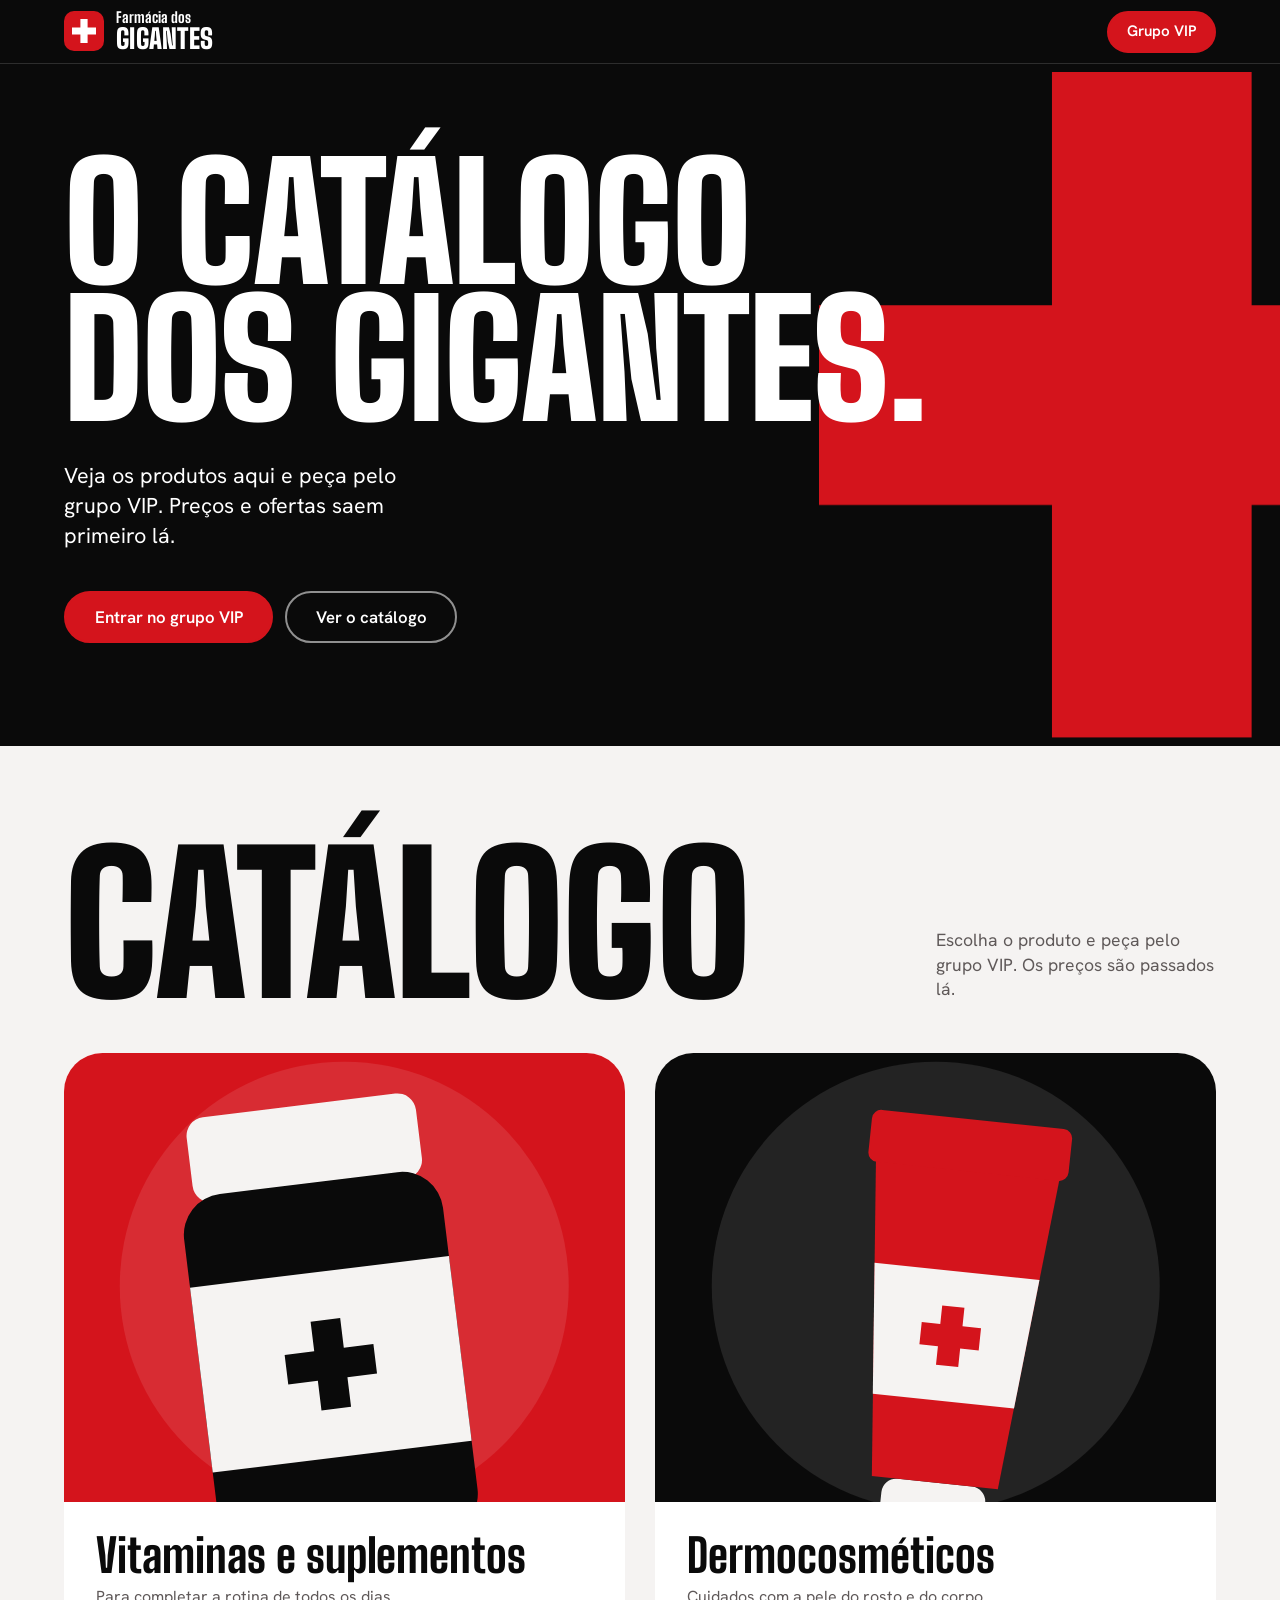
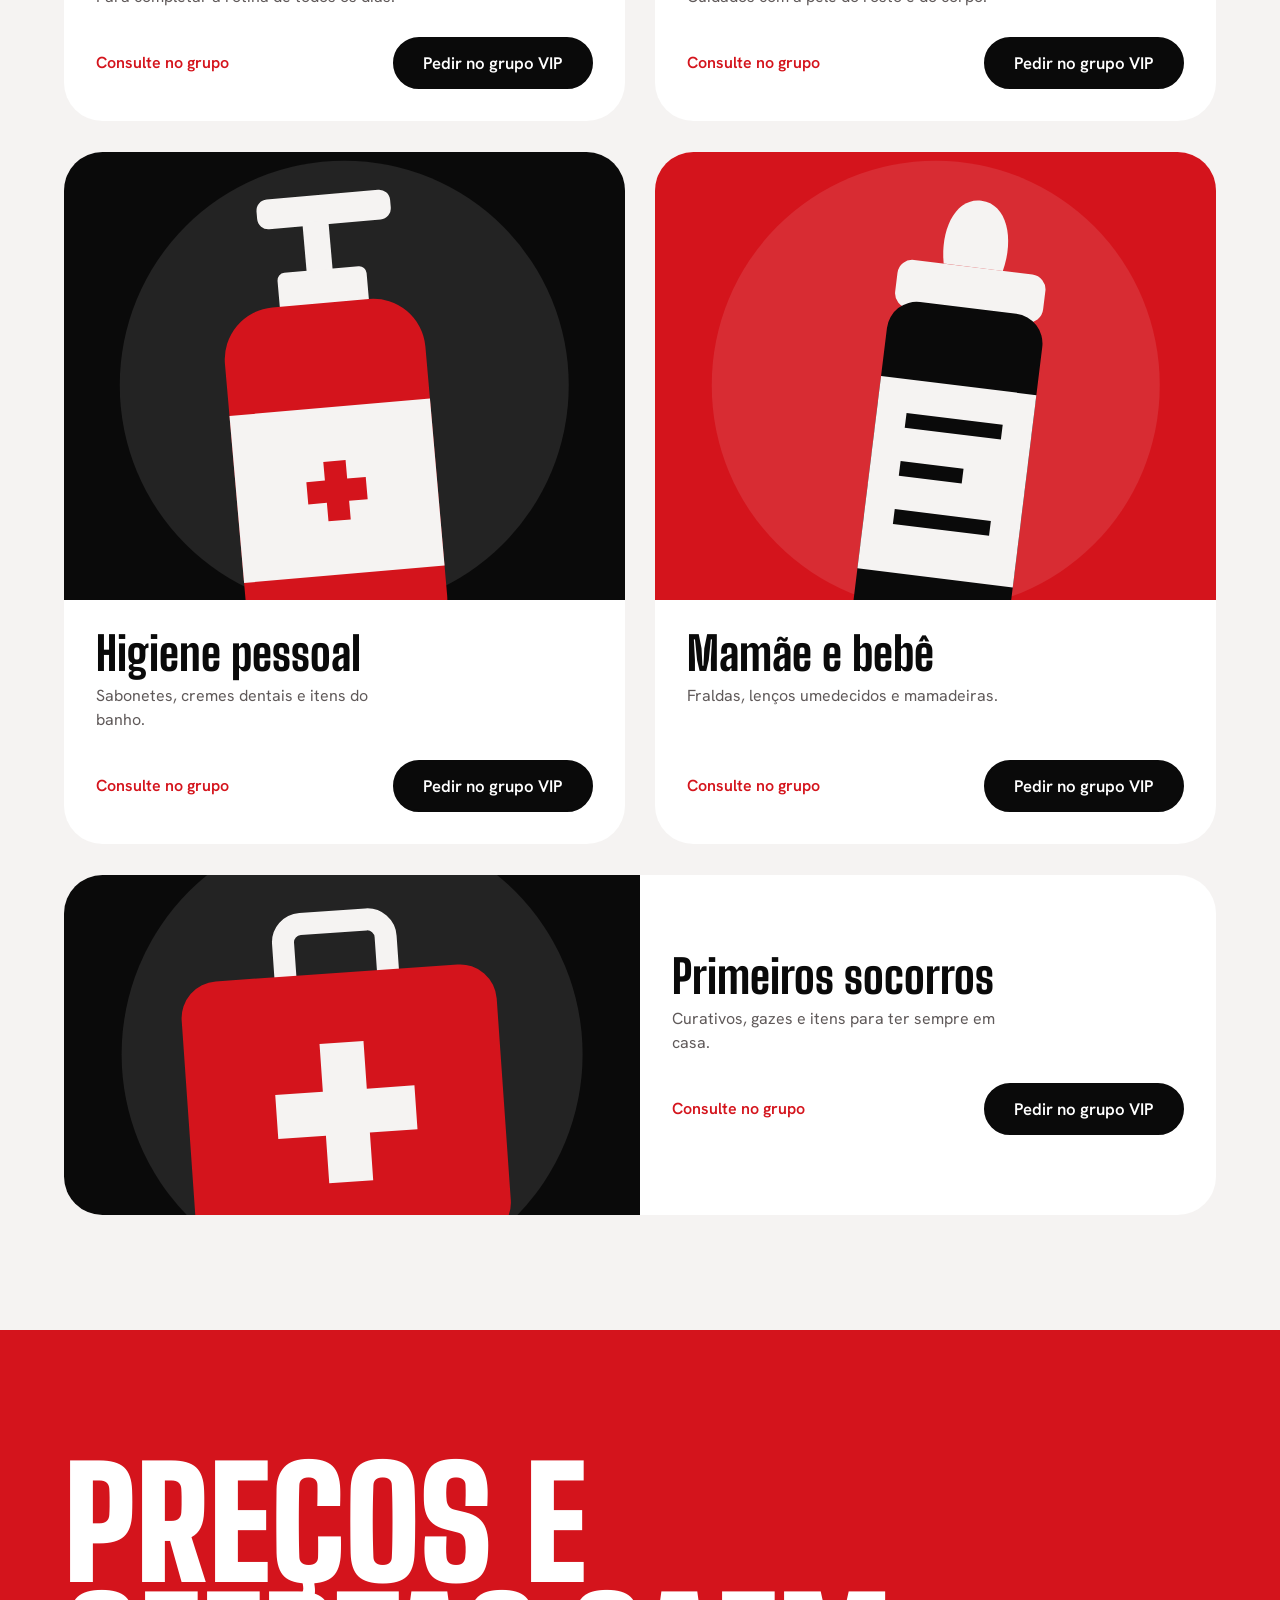
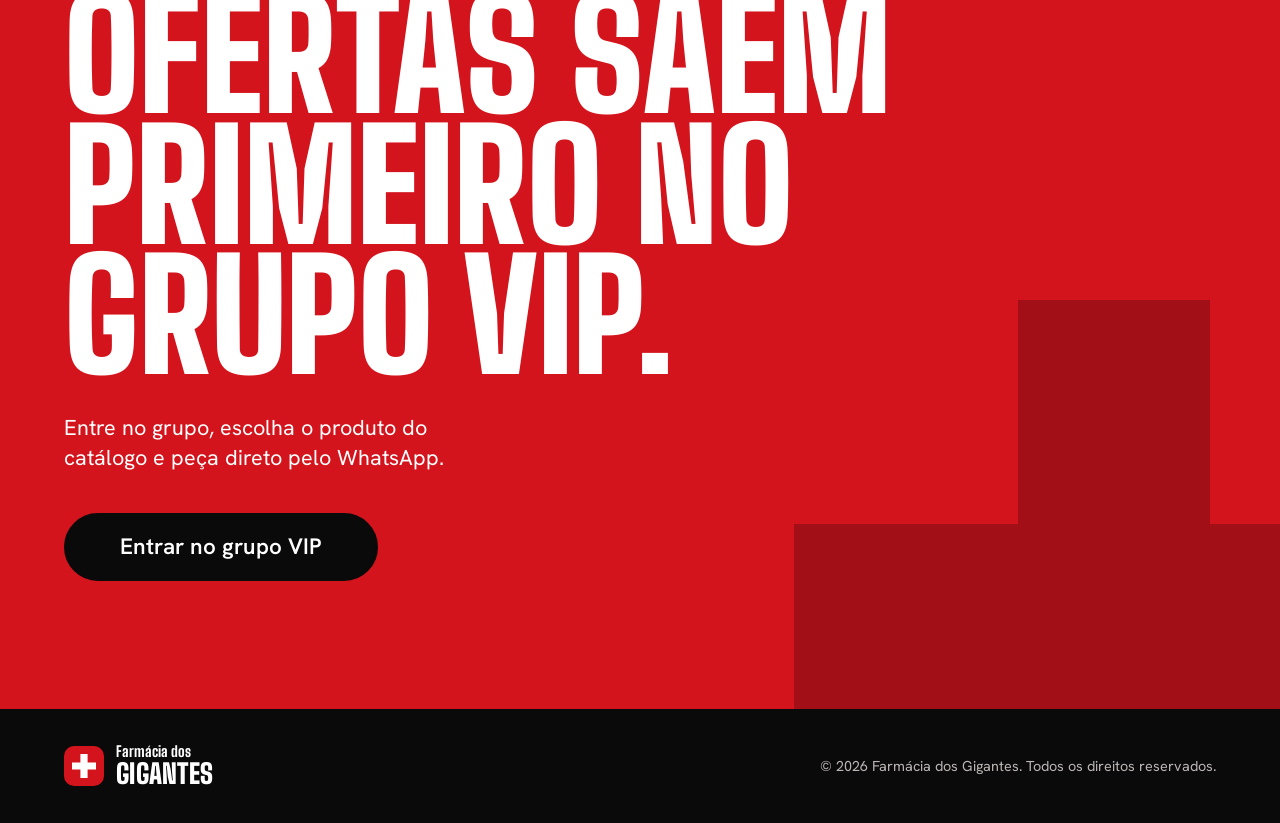
==== index.html @ ed0d55fc "Cria o site de catálogo da Farmácia dos Gigantes Catálogo com 5 produtos de exemplo, botão do grupo " ====
<!doctype html>
<html lang="pt-BR">
<head>
  <meta charset="utf-8">
  <meta name="viewport" content="width=device-width, initial-scale=1">
  <title>Farmácia dos Gigantes | Catálogo e grupo VIP</title>
  <meta name="description" content="Catálogo da Farmácia dos Gigantes. Veja os produtos e peça pelo nosso grupo VIP no WhatsApp, onde saem os preços e as ofertas.">
  <meta name="theme-color" content="#0A0A0A">

  <meta property="og:type" content="website">
  <meta property="og:locale" content="pt_BR">
  <meta property="og:site_name" content="Farmácia dos Gigantes">
  <meta property="og:title" content="Farmácia dos Gigantes | Catálogo e grupo VIP">
  <meta property="og:description" content="Veja o catálogo e peça pelo nosso grupo VIP no WhatsApp.">
  <meta property="og:image" content="assets/og-image.png">
  <meta name="twitter:card" content="summary_large_image">

  <link rel="icon" href="assets/favicon.svg" type="image/svg+xml">
  <link rel="apple-touch-icon" href="assets/apple-touch-icon.png">

  <link rel="preload" href="assets/fonts/big-shoulders.woff2" as="font" type="font/woff2" crossorigin>
  <link rel="stylesheet" href="style.css">

  <script type="application/ld+json">
  {
    "@context": "https://schema.org",
    "@type": "Pharmacy",
    "name": "Farmácia dos Gigantes",
    "description": "Catálogo de produtos da Farmácia dos Gigantes, com preços e ofertas no grupo VIP do WhatsApp."
  }
  </script>
</head>
<body>
  <!-- Símbolo da cruz, usado na logo e nos blocos grandes -->
  <svg width="0" height="0" style="position:absolute" aria-hidden="true" focusable="false">
    <symbol id="cruz" viewBox="0 0 100 100"><path d="M35 0h30v35h35v30H65v35H35V65H0V35h35z"/></symbol>
  </svg>

  <a class="skip" href="#catalogo">Pular para o catálogo</a>

  <header class="top">
    <a class="brand" href="#inicio">
      <svg class="brand__mark" viewBox="0 0 40 40" aria-hidden="true" focusable="false">
        <rect width="40" height="40" rx="10" fill="#D4141C"/>
        <use href="#cruz" x="8" y="8" width="24" height="24" fill="#fff"/>
      </svg>
      <span class="brand__text"><span>Farmácia dos</span><strong>Gigantes</strong></span>
    </a>
    <a class="btn btn--sm" data-group-link href="#grupo">Grupo VIP</a>
  </header>

  <main>
    <section class="hero" id="inicio">
      <svg class="hero__cruz" viewBox="0 0 100 100" aria-hidden="true" focusable="false"><use href="#cruz"/></svg>
      <div class="hero__in">
        <h1>O catálogo<br>dos Gigantes.</h1>
        <p>Veja os produtos aqui e peça pelo grupo VIP. Preços e ofertas saem primeiro lá.</p>
        <div class="hero__actions">
          <a class="btn" data-group-link href="#grupo">Entrar no grupo VIP</a>
          <a class="btn btn--ghost" href="#catalogo">Ver o catálogo</a>
        </div>
      </div>
    </section>

    <section class="catalog" id="catalogo" aria-labelledby="catalogo-titulo">
      <div class="catalog__in">
        <div class="catalog__head">
          <h2 id="catalogo-titulo">Catálogo</h2>
          <p>Escolha o produto e peça pelo grupo VIP. Os preços são passados lá.</p>
        </div>

        <ul class="grid">
          <li class="card">
            <div class="media" data-tone="vermelho" style="--tilt:-7deg">
              <svg viewBox="0 0 200 260" aria-hidden="true" focusable="false">
                <rect class="p-cap" x="38" y="10" width="124" height="46" rx="10"/>
                <rect class="p-body" x="30" y="52" width="140" height="196" rx="22"/>
                <rect class="p-label" x="30" y="100" width="140" height="100"/>
                <path class="p-mark" d="M92 126h16v16h16v16h-16v16h-16v-16H76v-16h16z"/>
              </svg>
            </div>
            <div class="card__body">
              <h3>Vitaminas e suplementos</h3>
              <p>Para completar a rotina de todos os dias.</p>
              <div class="card__foot">
                <span class="price">Consulte no grupo</span>
                <a class="btn btn--dark" data-group-link href="#grupo">Pedir no grupo VIP<span class="sr">: vitaminas e suplementos</span></a>
              </div>
            </div>
          </li>

          <li class="card">
            <div class="media" data-tone="preto" style="--tilt:6deg">
              <svg viewBox="0 0 200 260" aria-hidden="true" focusable="false">
                <rect class="p-cap" x="72" y="214" width="56" height="42" rx="8"/>
                <path class="p-body" d="M50 40H150L134 214H66Z"/>
                <rect class="p-body" x="46" y="18" width="108" height="28" rx="5"/>
                <path class="p-label" d="M55.5 100H144.5L138.1 170H61.9Z"/>
                <path class="p-mark" d="M94 119h12v10h10v12h-10v10h-12v-10H84v-12h10z"/>
              </svg>
            </div>
            <div class="card__body">
              <h3>Dermocosméticos</h3>
              <p>Cuidados com a pele do rosto e do corpo.</p>
              <div class="card__foot">
                <span class="price">Consulte no grupo</span>
                <a class="btn btn--dark" data-group-link href="#grupo">Pedir no grupo VIP<span class="sr">: dermocosméticos</span></a>
              </div>
            </div>
          </li>

          <li class="card">
            <div class="media" data-tone="preto" style="--tilt:-5deg">
              <svg viewBox="0 0 200 260" aria-hidden="true" focusable="false">
                <rect class="p-cap" x="70" y="6" width="72" height="16" rx="6"/>
                <rect class="p-cap" x="94" y="20" width="14" height="30"/>
                <rect class="p-cap" x="78" y="46" width="48" height="22" rx="4"/>
                <rect class="p-body" x="46" y="64" width="108" height="190" rx="28"/>
                <rect class="p-label" x="46" y="120" width="108" height="90"/>
                <path class="p-mark" d="M94 149h12v10h10v12h-10v10h-12v-10H84v-12h10z"/>
              </svg>
            </div>
            <div class="card__body">
              <h3>Higiene pessoal</h3>
              <p>Sabonetes, cremes dentais e itens do banho.</p>
              <div class="card__foot">
                <span class="price">Consulte no grupo</span>
                <a class="btn btn--dark" data-group-link href="#grupo">Pedir no grupo VIP<span class="sr">: higiene pessoal</span></a>
              </div>
            </div>
          </li>

          <li class="card">
            <div class="media" data-tone="vermelho" style="--tilt:7deg">
              <svg viewBox="0 0 200 260" aria-hidden="true" focusable="false">
                <path class="p-cap" d="M100 8C86 8 80 26 84 44H116C120 26 114 8 100 8Z"/>
                <rect class="p-cap" x="60" y="44" width="80" height="26" rx="8"/>
                <rect class="p-body" x="58" y="66" width="84" height="188" rx="16"/>
                <rect class="p-label" x="58" y="108" width="84" height="104"/>
                <rect class="p-mark" x="74" y="126" width="52" height="8"/>
                <rect class="p-mark" x="74" y="152" width="34" height="8"/>
                <rect class="p-mark" x="74" y="178" width="52" height="8"/>
              </svg>
            </div>
            <div class="card__body">
              <h3>Mamãe e bebê</h3>
              <p>Fraldas, lenços umedecidos e mamadeiras.</p>
              <div class="card__foot">
                <span class="price">Consulte no grupo</span>
                <a class="btn btn--dark" data-group-link href="#grupo">Pedir no grupo VIP<span class="sr">: produtos de mamãe e bebê</span></a>
              </div>
            </div>
          </li>

          <li class="card">
            <div class="media" data-tone="preto" style="--tilt:-4deg">
              <svg viewBox="4 40 192 200" aria-hidden="true" focusable="false">
                <path class="p-handle" d="M72 84V62a10 10 0 0 1 10-10h36a10 10 0 0 1 10 10v22"/>
                <rect class="p-body" x="14" y="80" width="172" height="150" rx="20"/>
                <path class="p-label" d="M88 118h24v26h26v24h-26v26h-24v-26H62v-24h26z"/>
              </svg>
            </div>
            <div class="card__body">
              <h3>Primeiros socorros</h3>
              <p>Curativos, gazes e itens para ter sempre em casa.</p>
              <div class="card__foot">
                <span class="price">Consulte no grupo</span>
                <a class="btn btn--dark" data-group-link href="#grupo">Pedir no grupo VIP<span class="sr">: primeiros socorros</span></a>
              </div>
            </div>
          </li>
        </ul>
      </div>
    </section>

    <section class="vip" id="grupo">
      <svg class="vip__cruz" viewBox="0 0 100 100" aria-hidden="true" focusable="false"><use href="#cruz"/></svg>
      <div class="vip__in">
        <h2>Preços e ofertas saem primeiro no grupo VIP.</h2>
        <p>Entre no grupo, escolha o produto do catálogo e peça direto pelo WhatsApp.</p>
        <a class="btn btn--dark btn--xl" data-group-link href="#grupo">Entrar no grupo VIP</a>
      </div>
    </section>
  </main>

  <footer class="foot">
    <div class="foot__in">
      <a class="brand" href="#inicio">
        <svg class="brand__mark" viewBox="0 0 40 40" aria-hidden="true" focusable="false">
          <rect width="40" height="40" rx="10" fill="#D4141C"/>
          <use href="#cruz" x="8" y="8" width="24" height="24" fill="#fff"/>
        </svg>
        <span class="brand__text"><span>Farmácia dos</span><strong>Gigantes</strong></span>
      </a>
      <p>&copy; 2026 Farmácia dos Gigantes. Todos os direitos reservados.</p>
    </div>
  </footer>

  <div class="toast" role="status" hidden></div>
  <script src="script.js" defer></script>
</body>
</html>
---- style.css ----
/* Farmácia dos Gigantes — vermelho e preto, catálogo em primeiro plano */

@font-face {
  font-family: "Big Shoulders Display";
  src: url(assets/fonts/big-shoulders.woff2) format("woff2");
  font-weight: 800 900;
  font-display: swap;
}
@font-face {
  font-family: "Hanken Grotesk";
  src: url(assets/fonts/hanken.woff2) format("woff2");
  font-weight: 400 600;
  font-display: swap;
}

:root {
  --preto: #0a0a0a;
  --vermelho: #d4141c;
  --vermelho-vivo: #ff4a4f;
  --gelo: #f5f3f2;
  --cinza: #5f5959;
  --branco: #ffffff;

  --display: "Big Shoulders Display", "Arial Narrow", Impact, sans-serif;
  --texto: "Hanken Grotesk", system-ui, -apple-system, "Segoe UI", sans-serif;

  --gutter: clamp(20px, 5vw, 64px);
  --max: 1320px;
  --header: 64px;
  --focus: var(--vermelho-vivo);
}

*, *::before, *::after { box-sizing: border-box; }

html {
  scroll-behavior: smooth;
  scroll-padding-top: calc(var(--header) + 16px);
  -webkit-text-size-adjust: 100%;
}

body {
  margin: 0;
  background: var(--preto);
  color: var(--branco);
  font-family: var(--texto);
  font-size: 1rem;
  line-height: 1.5;
  -webkit-font-smoothing: antialiased;
}

h1, h2, h3, p, ul { margin: 0; }
ul { padding: 0; list-style: none; }
a { color: inherit; }

:focus-visible {
  outline: 3px solid var(--focus);
  outline-offset: 3px;
}

.skip {
  position: absolute;
  left: 16px;
  top: -80px;
  z-index: 100;
  padding: 10px 16px;
  border-radius: 999px;
  background: var(--branco);
  color: var(--preto);
  font-weight: 600;
}
.skip:focus { top: 12px; }

/* ---------- botões ---------- */
.btn {
  display: inline-flex;
  align-items: center;
  justify-content: center;
  min-height: 52px;
  padding: 0.7em 1.7em;
  border: 2px solid var(--vermelho);
  border-radius: 999px;
  background: var(--vermelho);
  color: var(--branco);
  font-family: var(--texto);
  font-size: 1.05rem;
  font-weight: 600;
  line-height: 1.1;
  text-align: center;
  text-decoration: none;
  cursor: pointer;
  transition: background-color 0.18s, color 0.18s, border-color 0.18s;
}
.btn:hover { background: var(--branco); border-color: var(--branco); color: var(--preto); }

.btn--sm { min-height: 42px; padding: 0.5em 1.2em; font-size: 0.95rem; }

.btn--ghost { background: transparent; border-color: rgba(255, 255, 255, 0.55); }
.btn--ghost:hover { background: var(--branco); border-color: var(--branco); color: var(--preto); }

.btn--dark { background: var(--preto); border-color: var(--preto); }
.btn--dark:hover { background: var(--vermelho); border-color: var(--vermelho); color: var(--branco); }

.btn--xl { min-height: 68px; padding: 0.7em 2.4em; font-size: clamp(1.1rem, 2.6vw, 1.4rem); }

/* ---------- topo ---------- */
.top {
  position: sticky;
  top: 0;
  z-index: 50;
  display: flex;
  align-items: center;
  justify-content: space-between;
  gap: 16px;
  min-height: var(--header);
  padding: 8px var(--gutter);
  background: var(--preto);
  border-bottom: 1px solid rgba(255, 255, 255, 0.14);
}

.brand {
  display: inline-flex;
  align-items: center;
  gap: 12px;
  text-decoration: none;
}
.brand__mark { width: 40px; height: 40px; flex: none; }
.brand__text { display: flex; flex-direction: column; line-height: 1; font-family: var(--display); }
.brand__text span { font-size: 0.92rem; font-weight: 800; }
.brand__text strong { font-size: 1.7rem; font-weight: 900; text-transform: uppercase; letter-spacing: 0.01em; }

/* ---------- abertura ---------- */
.hero {
  position: relative;
  overflow: hidden;
  isolation: isolate;
  background: var(--preto);
}

.hero__cruz {
  position: absolute;
  z-index: -1;
  top: 50%;
  right: -16vw;
  width: clamp(300px, 52vw, 700px);
  height: auto;
  fill: var(--vermelho);
  transform: translateY(-50%);
  animation: cruz-entra 0.9s cubic-bezier(0.2, 0.8, 0.2, 1) both;
}

@keyframes cruz-entra {
  from { opacity: 0; transform: translateY(-50%) rotate(-30deg) scale(0.7); }
  to { opacity: 1; transform: translateY(-50%) rotate(0) scale(1); }
}

.hero__in {
  max-width: var(--max);
  margin: 0 auto;
  padding: clamp(32px, 7vw, 96px) var(--gutter) clamp(40px, 8vw, 112px);
}

.hero h1 {
  font-family: var(--display);
  font-size: clamp(3.6rem, 13vw, 10rem);
  font-weight: 900;
  line-height: 0.86;
  letter-spacing: -0.005em;
  text-transform: uppercase;
}

.hero p {
  max-width: 30ch;
  margin-top: clamp(20px, 3vw, 32px);
  font-size: clamp(1.1rem, 2.2vw, 1.35rem);
  line-height: 1.4;
}

.hero__actions {
  display: flex;
  flex-wrap: wrap;
  gap: 12px;
  margin-top: clamp(24px, 3.5vw, 40px);
}

/* ---------- catálogo ---------- */
.catalog {
  --focus: var(--preto);
  background: var(--gelo);
  color: var(--preto);
  padding: clamp(52px, 8vw, 112px) var(--gutter) clamp(64px, 9vw, 128px);
}

.catalog__in { max-width: var(--max); margin: 0 auto; }

.catalog__head {
  display: flex;
  flex-wrap: wrap;
  align-items: flex-end;
  justify-content: space-between;
  gap: 16px 48px;
  margin-bottom: clamp(28px, 4vw, 56px);
}

.catalog h2 {
  font-family: var(--display);
  font-size: clamp(4.4rem, 15vw, 12rem);
  font-weight: 900;
  line-height: 0.8;
  letter-spacing: -0.01em;
  text-transform: uppercase;
}

.catalog__head p {
  max-width: 28ch;
  color: var(--cinza);
  font-size: 1.1rem;
  line-height: 1.4;
}

.grid {
  display: grid;
  grid-template-columns: 1fr;
  gap: clamp(16px, 2.4vw, 32px);
}

.card {
  display: flex;
  flex-direction: column;
  overflow: hidden;
  border-radius: clamp(24px, 3vw, 40px);
  background: var(--branco);
}

.media {
  position: relative;
  isolation: isolate;
  overflow: hidden;
  aspect-ratio: 4 / 3;
  background: var(--bg);
}

.media[data-tone="vermelho"] { --bg: var(--vermelho); --ink: var(--preto); --cap: var(--gelo); --label: var(--gelo); }
.media[data-tone="preto"] { --bg: var(--preto); --ink: var(--vermelho); --cap: var(--gelo); --label: var(--gelo); }

/* disco de luz atrás da embalagem */
.media::before {
  content: "";
  position: absolute;
  z-index: -1;
  top: 50%;
  left: 50%;
  width: 80%;
  aspect-ratio: 1;
  border-radius: 50%;
  background: rgba(255, 255, 255, 0.1);
  transform: translate(-50%, -48%);
}

/* a embalagem é maior que o quadro e fica cortada embaixo */
.media svg {
  position: absolute;
  bottom: -15%;
  left: 50%;
  height: 108%;
  width: auto;
  transform: translateX(-50%) rotate(var(--tilt, -6deg));
  transform-origin: 50% 80%;
}

.p-body { fill: var(--ink); }
.p-cap { fill: var(--cap); }
.p-label { fill: var(--label); }
.p-mark { fill: var(--ink); }
.p-handle { fill: none; stroke: var(--cap); stroke-width: 12; stroke-linecap: round; }

.card__body {
  display: flex;
  flex: 1;
  flex-direction: column;
  gap: 8px;
  padding: clamp(20px, 2.6vw, 32px);
}

.card h3 {
  font-family: var(--display);
  font-size: clamp(2.1rem, 3.6vw, 2.9rem);
  font-weight: 800;
  line-height: 0.95;
}

.card p { color: var(--cinza); max-width: 36ch; }

.card__foot {
  display: flex;
  flex-wrap: wrap;
  align-items: center;
  justify-content: space-between;
  gap: 12px 20px;
  margin-top: auto;
  padding-top: 20px;
}

.price { color: var(--vermelho); font-weight: 600; }

/* ---------- bloco do grupo VIP ---------- */
.vip {
  position: relative;
  overflow: hidden;
  isolation: isolate;
  background: var(--vermelho);
  color: var(--branco);
}

.vip__cruz {
  position: absolute;
  z-index: -1;
  right: -12vw;
  bottom: -18vw;
  width: clamp(320px, 50vw, 680px);
  height: auto;
  fill: #a30f16;
}

.vip__in {
  max-width: var(--max);
  margin: 0 auto;
  padding: clamp(64px, 10vw, 144px) var(--gutter);
}

.vip h2 {
  max-width: 11ch;
  font-family: var(--display);
  font-size: clamp(3.8rem, 12vw, 9.5rem);
  font-weight: 900;
  line-height: 0.86;
  text-transform: uppercase;
}

.vip p {
  max-width: 32ch;
  margin: clamp(20px, 3vw, 32px) 0 clamp(24px, 3.5vw, 40px);
  font-size: clamp(1.1rem, 2.2vw, 1.35rem);
  line-height: 1.4;
}

/* ---------- rodapé ---------- */
.foot { background: var(--preto); }

.foot__in {
  display: flex;
  flex-wrap: wrap;
  align-items: center;
  justify-content: space-between;
  gap: 20px 32px;
  max-width: var(--max);
  margin: 0 auto;
  padding: 36px var(--gutter);
}

.foot p { color: #bdb6b6; font-size: 0.9rem; }

/* ---------- aviso ---------- */
.toast {
  position: fixed;
  left: 50%;
  bottom: 24px;
  z-index: 200;
  max-width: calc(100% - 32px);
  padding: 14px 22px;
  border-radius: 999px;
  background: var(--branco);
  color: var(--preto);
  font-weight: 600;
  text-align: center;
  transform: translateX(-50%);
  box-shadow: 0 8px 30px rgba(0, 0, 0, 0.35);
}
.toast[hidden] { display: none; }

/* ---------- telas maiores ---------- */
@media (min-width: 760px) {
  .grid { grid-template-columns: repeat(2, 1fr); }
  .media { aspect-ratio: 5 / 4; }

  /* quantidade ímpar de produtos: o último ocupa a linha toda, lado a lado */
  .grid > .card:last-child:nth-child(odd) {
    grid-column: 1 / -1;
    display: grid;
    grid-template-columns: 1fr 1fr;
  }
  .grid > .card:last-child:nth-child(odd) .media { aspect-ratio: auto; min-height: 340px; }
  .grid > .card:last-child:nth-child(odd) .card__body { justify-content: center; }
  .grid > .card:last-child:nth-child(odd) .card__foot { margin-top: 0; }
}

@media (max-width: 420px) {
  .brand__text strong { font-size: 1.45rem; }
  .brand__mark { width: 36px; height: 36px; }
  .hero__actions .btn { flex: 1 1 100%; }
  .card__foot .btn { flex: 1 1 100%; }
  .price { flex: 1 1 100%; }
}

@media (prefers-reduced-motion: reduce) {
  html { scroll-behavior: auto; }
  .hero__cruz { animation: none; }
  .btn { transition: none; }
}

/* texto só para leitores de tela */
.sr {
  position: absolute;
  width: 1px;
  height: 1px;
  overflow: hidden;
  clip-path: inset(50%);
  white-space: nowrap;
}
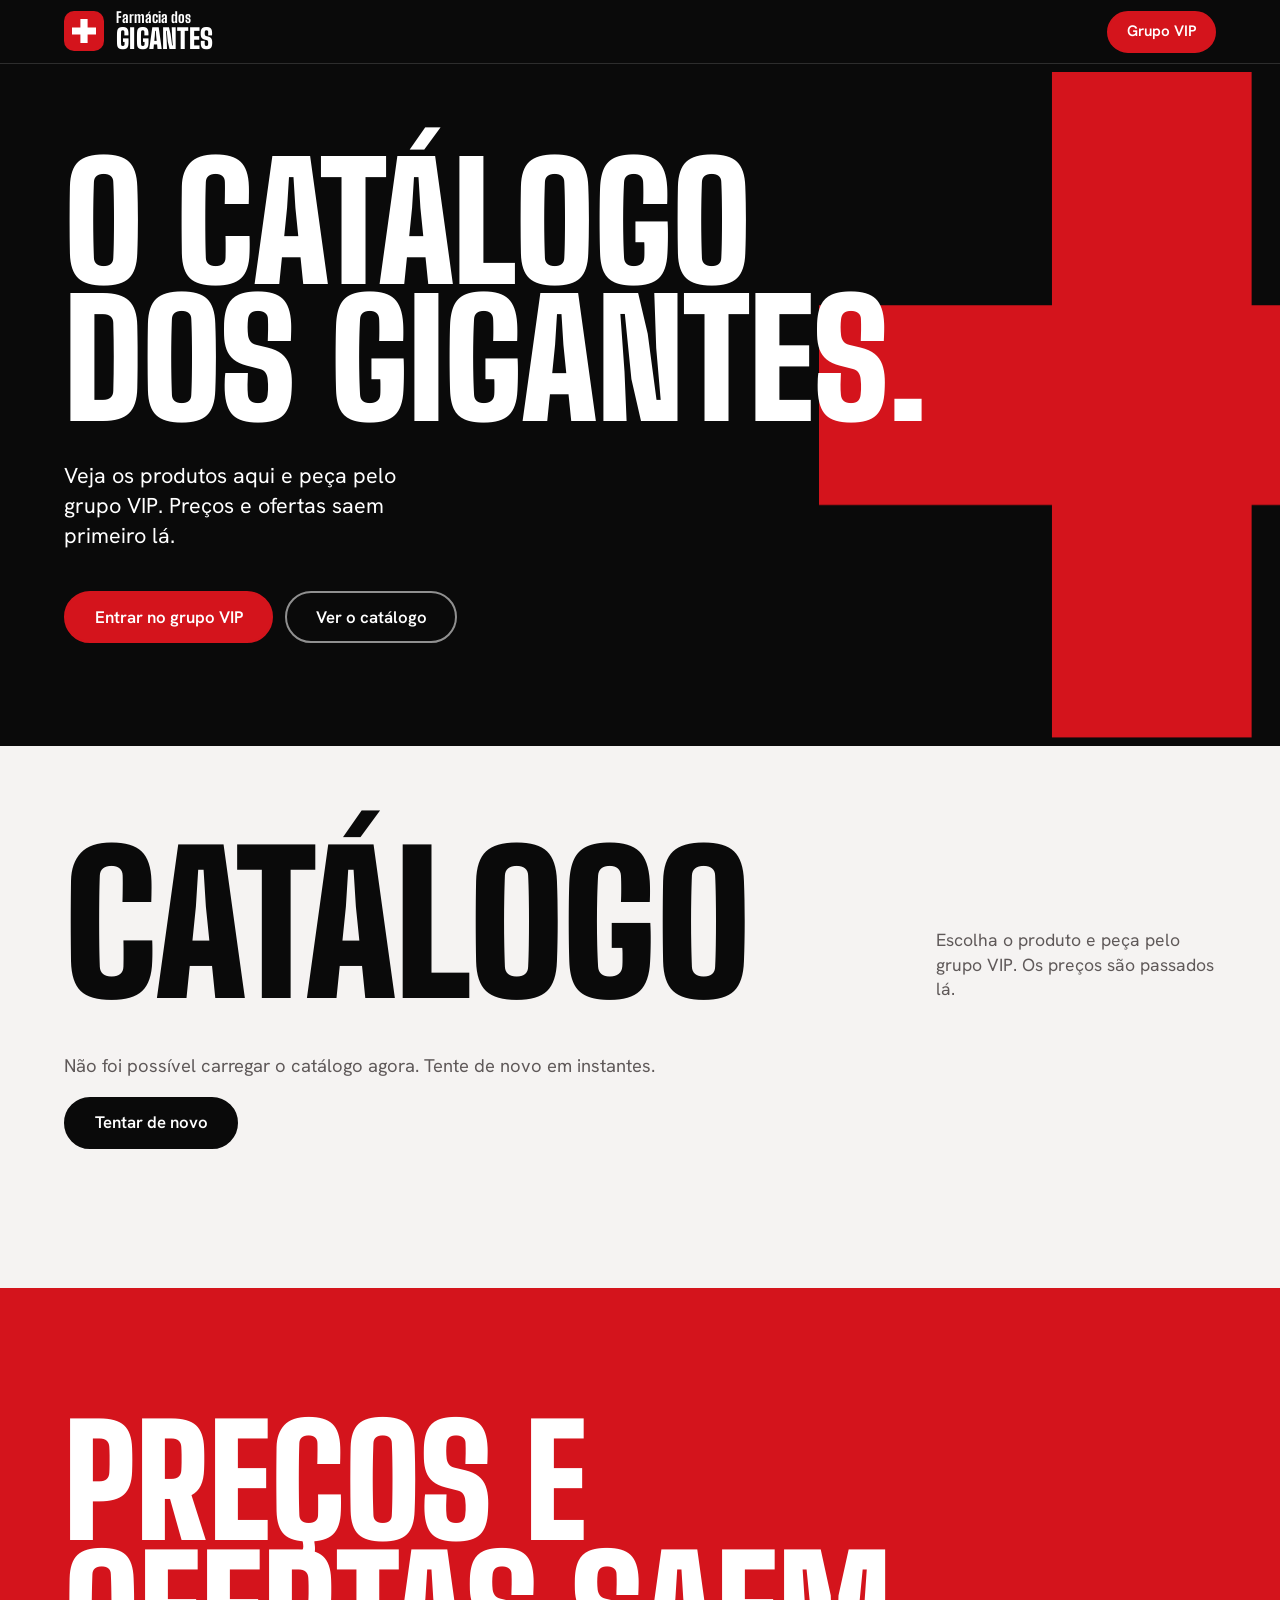
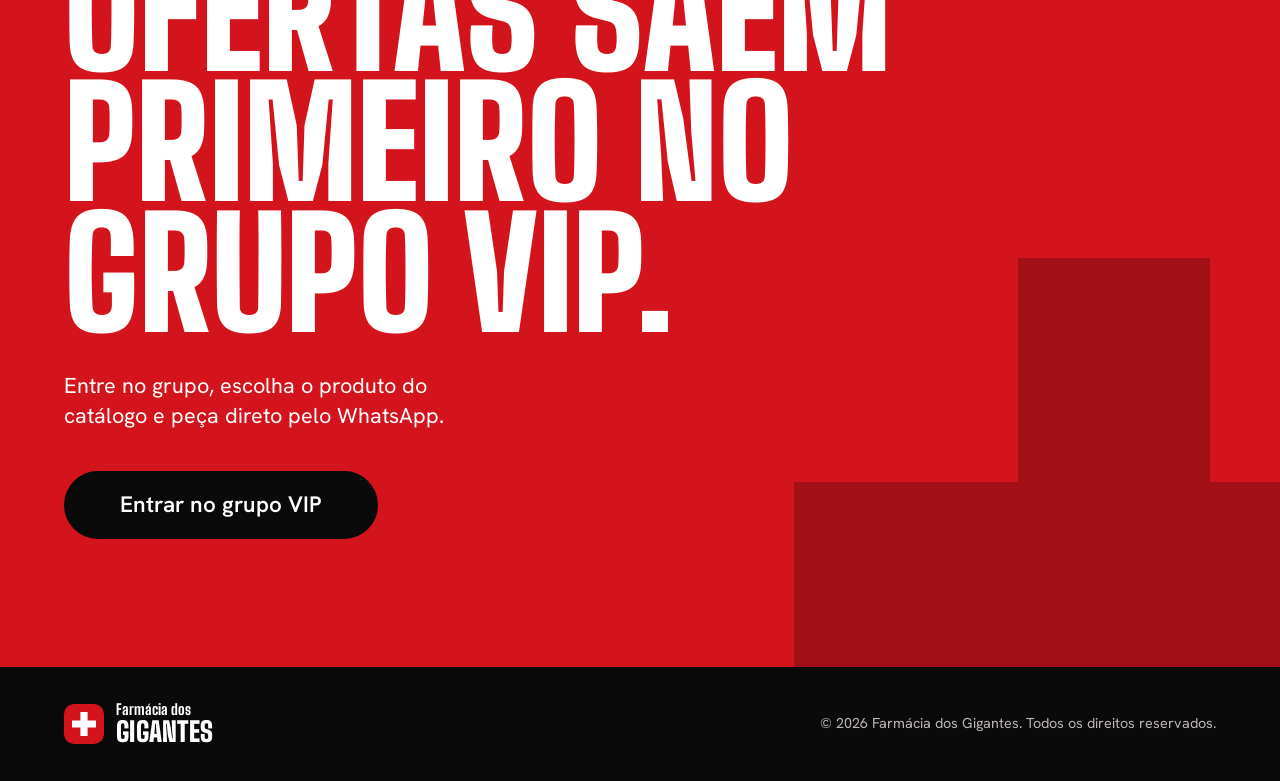
==== commit 21712027: "Adiciona painel de administração e catálogo vindo do Supabase Painel em /admin com login, cadastro d" ====
--- a/index.html
+++ b/index.html
@@ -12,7 +12,10 @@
   <meta property="og:site_name" content="Farmácia dos Gigantes">
   <meta property="og:title" content="Farmácia dos Gigantes | Catálogo e grupo VIP">
   <meta property="og:description" content="Veja o catálogo e peça pelo nosso grupo VIP no WhatsApp.">
-  <meta property="og:image" content="assets/og-image.png">
+  <meta property="og:url" content="https://farmacia-dos-gigantes.github.io/">
+  <meta property="og:image" content="https://farmacia-dos-gigantes.github.io/assets/og-image.png">
+  <meta property="og:image:width" content="1200">
+  <meta property="og:image:height" content="630">
   <meta name="twitter:card" content="summary_large_image">
 
   <link rel="icon" href="assets/favicon.svg" type="image/svg+xml">
@@ -26,6 +29,7 @@
     "@context": "https://schema.org",
     "@type": "Pharmacy",
     "name": "Farmácia dos Gigantes",
+    "url": "https://farmacia-dos-gigantes.github.io/",
     "description": "Catálogo de produtos da Farmácia dos Gigantes, com preços e ofertas no grupo VIP do WhatsApp."
   }
   </script>
@@ -69,107 +73,9 @@
           <p>Escolha o produto e peça pelo grupo VIP. Os preços são passados lá.</p>
         </div>
 
-        <ul class="grid">
-          <li class="card">
-            <div class="media" data-tone="vermelho" style="--tilt:-7deg">
-              <svg viewBox="0 0 200 260" aria-hidden="true" focusable="false">
-                <rect class="p-cap" x="38" y="10" width="124" height="46" rx="10"/>
-                <rect class="p-body" x="30" y="52" width="140" height="196" rx="22"/>
-                <rect class="p-label" x="30" y="100" width="140" height="100"/>
-                <path class="p-mark" d="M92 126h16v16h16v16h-16v16h-16v-16H76v-16h16z"/>
-              </svg>
-            </div>
-            <div class="card__body">
-              <h3>Vitaminas e suplementos</h3>
-              <p>Para completar a rotina de todos os dias.</p>
-              <div class="card__foot">
-                <span class="price">Consulte no grupo</span>
-                <a class="btn btn--dark" data-group-link href="#grupo">Pedir no grupo VIP<span class="sr">: vitaminas e suplementos</span></a>
-              </div>
-            </div>
-          </li>
-
-          <li class="card">
-            <div class="media" data-tone="preto" style="--tilt:6deg">
-              <svg viewBox="0 0 200 260" aria-hidden="true" focusable="false">
-                <rect class="p-cap" x="72" y="214" width="56" height="42" rx="8"/>
-                <path class="p-body" d="M50 40H150L134 214H66Z"/>
-                <rect class="p-body" x="46" y="18" width="108" height="28" rx="5"/>
-                <path class="p-label" d="M55.5 100H144.5L138.1 170H61.9Z"/>
-                <path class="p-mark" d="M94 119h12v10h10v12h-10v10h-12v-10H84v-12h10z"/>
-              </svg>
-            </div>
-            <div class="card__body">
-              <h3>Dermocosméticos</h3>
-              <p>Cuidados com a pele do rosto e do corpo.</p>
-              <div class="card__foot">
-                <span class="price">Consulte no grupo</span>
-                <a class="btn btn--dark" data-group-link href="#grupo">Pedir no grupo VIP<span class="sr">: dermocosméticos</span></a>
-              </div>
-            </div>
-          </li>
-
-          <li class="card">
-            <div class="media" data-tone="preto" style="--tilt:-5deg">
-              <svg viewBox="0 0 200 260" aria-hidden="true" focusable="false">
-                <rect class="p-cap" x="70" y="6" width="72" height="16" rx="6"/>
-                <rect class="p-cap" x="94" y="20" width="14" height="30"/>
-                <rect class="p-cap" x="78" y="46" width="48" height="22" rx="4"/>
-                <rect class="p-body" x="46" y="64" width="108" height="190" rx="28"/>
-                <rect class="p-label" x="46" y="120" width="108" height="90"/>
-                <path class="p-mark" d="M94 149h12v10h10v12h-10v10h-12v-10H84v-12h10z"/>
-              </svg>
-            </div>
-            <div class="card__body">
-              <h3>Higiene pessoal</h3>
-              <p>Sabonetes, cremes dentais e itens do banho.</p>
-              <div class="card__foot">
-                <span class="price">Consulte no grupo</span>
-                <a class="btn btn--dark" data-group-link href="#grupo">Pedir no grupo VIP<span class="sr">: higiene pessoal</span></a>
-              </div>
-            </div>
-          </li>
-
-          <li class="card">
-            <div class="media" data-tone="vermelho" style="--tilt:7deg">
-              <svg viewBox="0 0 200 260" aria-hidden="true" focusable="false">
-                <path class="p-cap" d="M100 8C86 8 80 26 84 44H116C120 26 114 8 100 8Z"/>
-                <rect class="p-cap" x="60" y="44" width="80" height="26" rx="8"/>
-                <rect class="p-body" x="58" y="66" width="84" height="188" rx="16"/>
-                <rect class="p-label" x="58" y="108" width="84" height="104"/>
-                <rect class="p-mark" x="74" y="126" width="52" height="8"/>
-                <rect class="p-mark" x="74" y="152" width="34" height="8"/>
-                <rect class="p-mark" x="74" y="178" width="52" height="8"/>
-              </svg>
-            </div>
-            <div class="card__body">
-              <h3>Mamãe e bebê</h3>
-              <p>Fraldas, lenços umedecidos e mamadeiras.</p>
-              <div class="card__foot">
-                <span class="price">Consulte no grupo</span>
-                <a class="btn btn--dark" data-group-link href="#grupo">Pedir no grupo VIP<span class="sr">: produtos de mamãe e bebê</span></a>
-              </div>
-            </div>
-          </li>
-
-          <li class="card">
-            <div class="media" data-tone="preto" style="--tilt:-4deg">
-              <svg viewBox="4 40 192 200" aria-hidden="true" focusable="false">
-                <path class="p-handle" d="M72 84V62a10 10 0 0 1 10-10h36a10 10 0 0 1 10 10v22"/>
-                <rect class="p-body" x="14" y="80" width="172" height="150" rx="20"/>
-                <path class="p-label" d="M88 118h24v26h26v24h-26v26h-24v-26H62v-24h26z"/>
-              </svg>
-            </div>
-            <div class="card__body">
-              <h3>Primeiros socorros</h3>
-              <p>Curativos, gazes e itens para ter sempre em casa.</p>
-              <div class="card__foot">
-                <span class="price">Consulte no grupo</span>
-                <a class="btn btn--dark" data-group-link href="#grupo">Pedir no grupo VIP<span class="sr">: primeiros socorros</span></a>
-              </div>
-            </div>
-          </li>
-        </ul>
+        <p class="catalog__status" id="status" role="status">Carregando o catálogo...</p>
+        <ul class="grid" id="produtos"></ul>
+        <noscript><p class="catalog__status">Ative o JavaScript do navegador para ver o catálogo.</p></noscript>
       </div>
     </section>
 
--- a/style.css
+++ b/style.css
@@ -239,10 +239,10 @@
   background: var(--bg);
 }
 
-.media[data-tone="vermelho"] { --bg: var(--vermelho); --ink: var(--preto); --cap: var(--gelo); --label: var(--gelo); }
-.media[data-tone="preto"] { --bg: var(--preto); --ink: var(--vermelho); --cap: var(--gelo); --label: var(--gelo); }
-
-/* disco de luz atrás da embalagem */
+.media[data-tone="vermelho"] { --bg: var(--vermelho); }
+.media[data-tone="preto"] { --bg: var(--preto); }
+
+/* disco de luz atrás da foto */
 .media::before {
   content: "";
   position: absolute;
@@ -256,22 +256,23 @@
   transform: translate(-50%, -48%);
 }
 
-/* a embalagem é maior que o quadro e fica cortada embaixo */
-.media svg {
-  position: absolute;
-  bottom: -15%;
-  left: 50%;
-  height: 108%;
-  width: auto;
-  transform: translateX(-50%) rotate(var(--tilt, -6deg));
-  transform-origin: 50% 80%;
-}
-
-.p-body { fill: var(--ink); }
-.p-cap { fill: var(--cap); }
-.p-label { fill: var(--label); }
-.p-mark { fill: var(--ink); }
-.p-handle { fill: none; stroke: var(--cap); stroke-width: 12; stroke-linecap: round; }
+/* a foto do produto preenche o quadro, acima do disco */
+.media img {
+  position: absolute;
+  inset: 0;
+  z-index: 1;
+  width: 100%;
+  height: 100%;
+  object-fit: cover;
+}
+
+.catalog__status {
+  margin-bottom: 24px;
+  color: var(--cinza);
+  font-size: 1.15rem;
+}
+
+.catalog__status .btn { margin-top: 16px; display: flex; width: fit-content; }
 
 .card__body {
   display: flex;
@@ -301,6 +302,8 @@
 }
 
 .price { color: var(--vermelho); font-weight: 600; }
+.price__old { margin-right: 0.5em; color: var(--cinza); font-weight: 400; }
+.price__now { font-size: 1.3rem; }
 
 /* ---------- bloco do grupo VIP ---------- */
 .vip {
